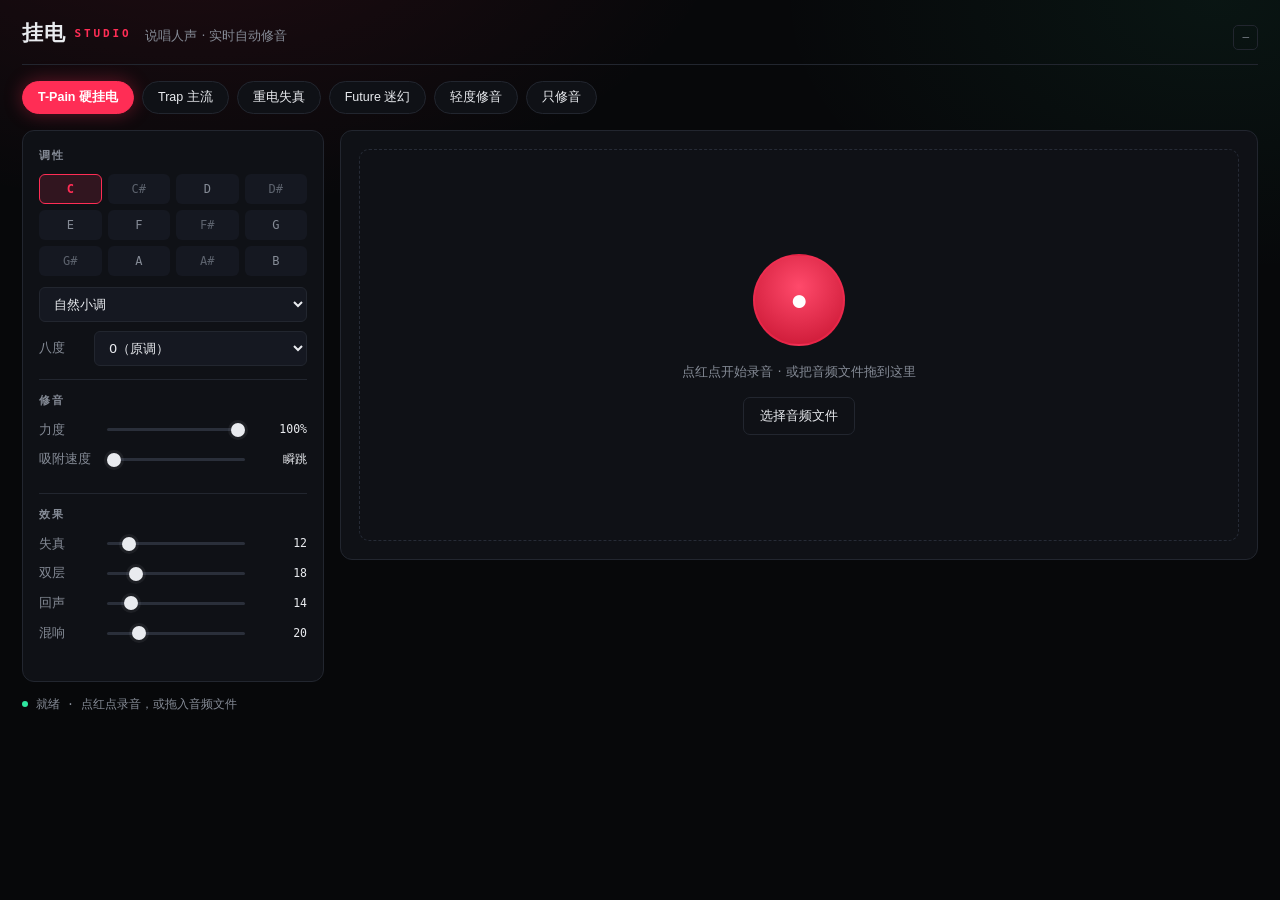
==== index.html @ 26c1b969 "构建时同时输出 index.html，供 GitHub Pages 直接访问根路径" ====
<!DOCTYPE html>
<html lang="zh-CN">
<head>
<meta charset="utf-8">
<meta name="viewport" content="width=device-width, initial-scale=1">
<title>挂电 Studio · 说唱人声自动修音</title>
<style>:root {
  --bg: #07080a;
  --panel: #0f1116;
  --panel-2: #151821;
  --line: #22262f;
  --txt: #e9ebef;
  --muted: #858b96;
  --accent: #ff2d55;
  --accent-dim: #a3122f;
  --green: #2ee6a0;
  --mono: ui-monospace, "SF Mono", "Cascadia Mono", Consolas, monospace;
}

* { box-sizing: border-box; margin: 0; padding: 0; }

html, body {
  height: 100%;
}

body {
  background:
    radial-gradient(900px 500px at 15% -10%, rgba(255, 45, 85, .10), transparent 60%),
    radial-gradient(800px 500px at 95% 0%, rgba(46, 230, 160, .06), transparent 55%),
    var(--bg);
  color: var(--txt);
  font: 14px/1.5 -apple-system, "Segoe UI", "Microsoft YaHei", system-ui, sans-serif;
  -webkit-font-smoothing: antialiased;
  min-height: 100%;
  padding: 18px 22px 34px;
}

/* ---------------- header ---------------- */

header {
  display: flex;
  align-items: baseline;
  gap: 14px;
  padding-bottom: 14px;
  border-bottom: 1px solid var(--line);
  margin-bottom: 16px;
}

.logo {
  font-size: 21px;
  font-weight: 800;
  letter-spacing: .06em;
}
.logo span {
  font-family: var(--mono);
  font-size: 11px;
  letter-spacing: .26em;
  color: var(--accent);
  margin-left: 8px;
  vertical-align: 3px;
}
header .sub { color: var(--muted); font-size: 12.5px; }
header .spacer { flex: 1; }

.badge {
  font-family: var(--mono);
  font-size: 11px;
  color: var(--muted);
  border: 1px solid var(--line);
  border-radius: 5px;
  padding: 3px 8px;
}

/* ---------------- presets ---------------- */

.presets {
  display: flex;
  flex-wrap: wrap;
  gap: 8px;
  margin-bottom: 16px;
}

.presets button {
  background: var(--panel);
  border: 1px solid var(--line);
  color: var(--txt);
  border-radius: 999px;
  padding: 7px 15px;
  font-size: 12.5px;
  cursor: pointer;
  transition: .15s;
}
.presets button:hover { border-color: #3a4050; background: var(--panel-2); }
.presets button.on {
  background: var(--accent);
  border-color: var(--accent);
  color: #fff;
  font-weight: 600;
  box-shadow: 0 0 18px rgba(255, 45, 85, .35);
}

/* ---------------- layout ---------------- */

main {
  display: grid;
  grid-template-columns: 302px minmax(0, 1fr);
  gap: 16px;
  align-items: start;
}

@media (max-width: 900px) {
  main { grid-template-columns: 1fr; }
}

.panel {
  background: var(--panel);
  border: 1px solid var(--line);
  border-radius: 12px;
  padding: 4px 16px 14px;
}

.panel section { padding: 13px 0; border-bottom: 1px solid var(--line); }
.panel section:last-child { border-bottom: 0; }

.panel h3 {
  font-size: 11px;
  font-weight: 600;
  letter-spacing: .16em;
  color: var(--muted);
  text-transform: uppercase;
  margin-bottom: 10px;
}

.keys {
  display: grid;
  grid-template-columns: repeat(4, 1fr);
  gap: 6px;
  margin-bottom: 11px;
}
.keys button {
  background: var(--panel-2);
  border: 1px solid transparent;
  color: var(--muted);
  border-radius: 6px;
  padding: 7px 0;
  font-family: var(--mono);
  font-size: 12px;
  cursor: pointer;
}
.keys button:hover { color: var(--txt); }
.keys button.on {
  background: rgba(255, 45, 85, .14);
  border-color: var(--accent);
  color: var(--accent);
  font-weight: 700;
}
.keys button.black { color: #5d636e; }
.keys button.black.on { color: var(--accent); }

select {
  width: 100%;
  background: var(--panel-2);
  color: var(--txt);
  border: 1px solid var(--line);
  border-radius: 6px;
  padding: 8px 10px;
  font-size: 13px;
  font-family: inherit;
  cursor: pointer;
}

.field { display: flex; align-items: center; gap: 10px; margin-top: 9px; }
.field label { color: var(--muted); font-size: 12.5px; white-space: nowrap; width: 58px; }

.slider-row {
  display: grid;
  grid-template-columns: 58px 1fr 52px;
  align-items: center;
  gap: 10px;
  margin: 11px 0;
}
.slider-row span { color: var(--muted); font-size: 12.5px; }
.slider-row b {
  font-family: var(--mono);
  font-size: 11.5px;
  font-weight: 500;
  color: var(--txt);
  text-align: right;
}

input[type=range] {
  -webkit-appearance: none;
  appearance: none;
  width: 100%;
  height: 3px;
  background: #2a2f3a;
  border-radius: 99px;
  outline: none;
  cursor: pointer;
}
input[type=range]::-webkit-slider-thumb {
  -webkit-appearance: none;
  width: 14px; height: 14px;
  border-radius: 50%;
  background: var(--txt);
  border: 0;
  box-shadow: 0 0 0 3px rgba(255,255,255,.06);
}
input[type=range]::-moz-range-thumb {
  width: 14px; height: 14px; border-radius: 50%;
  background: var(--txt); border: 0;
}

/* ---------------- stage ---------------- */

.stage {
  background: var(--panel);
  border: 1px solid var(--line);
  border-radius: 12px;
  padding: 18px;
  min-height: 430px;
  display: flex;
  flex-direction: column;
  gap: 14px;
  position: relative;
}

.dropzone {
  flex: 1;
  display: flex;
  flex-direction: column;
  align-items: center;
  justify-content: center;
  gap: 16px;
  border: 1px dashed #262b36;
  border-radius: 10px;
  padding: 34px;
  transition: .18s;
  min-height: 300px;
}
.dropzone.over { border-color: var(--accent); background: rgba(255,45,85,.05); }

.rec-btn {
  width: 92px; height: 92px;
  border-radius: 50%;
  border: 2px solid rgba(255,45,85,.45);
  background: radial-gradient(circle at 50% 35%, #ff4a6b, #c5122f);
  color: #fff;
  font-size: 30px;
  cursor: pointer;
  transition: .18s;
  display: grid;
  place-items: center;
  box-shadow: 0 0 0 0 rgba(255,45,85,.5);
}
.rec-btn:hover { transform: scale(1.04); }
.rec-btn.recording {
  animation: pulse 1.4s ease-out infinite;
  background: radial-gradient(circle at 50% 35%, #ff6b84, #e0193a);
}
.rec-btn.recording span { border-radius: 6px; }
@keyframes pulse {
  0% { box-shadow: 0 0 0 0 rgba(255,45,85,.5); }
  100% { box-shadow: 0 0 0 26px rgba(255,45,85,0); }
}

.hint { color: var(--muted); font-size: 13px; text-align: center; }

button.ghost {
  background: transparent;
  border: 1px solid var(--line);
  color: var(--txt);
  border-radius: 7px;
  padding: 9px 16px;
  font-size: 13px;
  cursor: pointer;
  transition: .15s;
}
button.ghost:hover { border-color: #3a4050; background: var(--panel-2); }

/* viz */
.viz { display: flex; flex-direction: column; gap: 10px; }
canvas { width: 100%; display: block; border-radius: 8px; background: #0a0c10; }
#wave { height: 92px; }
#pitch { height: 190px; }

.notebar {
  display: flex;
  align-items: center;
  gap: 18px;
  font-family: var(--mono);
  font-size: 12px;
  color: var(--muted);
  padding: 0 2px;
}
.notebar .k { color: #5d636e; }
.notebar .v { color: var(--txt); }

.transport {
  display: flex;
  flex-wrap: wrap;
  align-items: center;
  gap: 10px;
  padding-top: 4px;
  border-top: 1px solid var(--line);
}

.transport button {
  background: var(--panel-2);
  border: 1px solid var(--line);
  color: var(--txt);
  border-radius: 7px;
  padding: 9px 15px;
  font-size: 13px;
  cursor: pointer;
  transition: .15s;
}
.transport button:hover { border-color: #3f4655; }
.transport button.primary {
  background: var(--accent);
  border-color: var(--accent);
  color: #fff;
  font-weight: 600;
}
.transport button.primary:hover { background: #ff4468; }

.ab { display: flex; border: 1px solid var(--line); border-radius: 7px; overflow: hidden; }
.ab button {
  border: 0; border-radius: 0; padding: 9px 13px; background: transparent;
  color: var(--muted); font-size: 12.5px;
}
.ab button.on { background: rgba(255,45,85,.16); color: var(--accent); font-weight: 600; }

.toggles { display: flex; gap: 16px; align-items: center; margin-left: auto; }
.toggles label {
  display: flex; align-items: center; gap: 6px;
  color: var(--muted); font-size: 12.5px; cursor: pointer; user-select: none;
}
input[type=checkbox] { accent-color: var(--accent); cursor: pointer; }

/* status */
.status {
  margin-top: 14px;
  font-family: var(--mono);
  font-size: 11.5px;
  color: var(--muted);
  display: flex;
  gap: 8px;
  align-items: center;
  min-height: 16px;
}
.status .dot {
  width: 6px; height: 6px; border-radius: 50%;
  background: var(--green);
  flex: 0 0 auto;
}
.status.busy .dot { background: var(--accent); animation: pulse2 .9s infinite; }
.status.err .dot { background: #ff9f0a; }
@keyframes pulse2 { 50% { opacity: .25; } }

/* overlay */
.overlay {
  position: absolute; inset: 0;
  background: rgba(7,8,10,.72);
  backdrop-filter: blur(2px);
  border-radius: 12px;
  display: grid; place-items: center;
  font-family: var(--mono); font-size: 12.5px; color: var(--muted);
  z-index: 5;
}
.overlay .spin {
  width: 26px; height: 26px; border-radius: 50%;
  border: 2px solid #2a2f3a; border-top-color: var(--accent);
  animation: spin .8s linear infinite;
  margin: 0 auto 10px;
}
@keyframes spin { to { transform: rotate(360deg); } }

[hidden] { display: none !important; }

/* 提示条 */
.toast {
  position: fixed; left: 50%; bottom: 26px; transform: translateX(-50%);
  background: #1a1e27; border: 1px solid #2c323d; color: var(--txt);
  padding: 10px 18px; border-radius: 8px; font-size: 13px;
  box-shadow: 0 10px 30px rgba(0,0,0,.5);
  opacity: 0; pointer-events: none; transition: .25s;
  max-width: 78vw; text-align: center;
}
.toast.show { opacity: 1; transform: translateX(-50%) translateY(-4px); }
</style>
</head>
<body>

<header>
  <div class="logo">挂电<span>STUDIO</span></div>
  <div class="sub">说唱人声 · 实时自动修音</div>
  <div class="spacer"></div>
  <div class="badge" id="srBadge">—</div>
</header>

<div class="presets" id="presets"></div>

<main>
  <aside class="panel">
    <section>
      <h3>调性</h3>
      <div class="keys" id="keys"></div>
      <select id="scale"></select>
      <div class="field">
        <label>八度</label>
        <select id="octave">
          <option value="-1">-1（低八度）</option>
          <option value="0" selected>0（原调）</option>
          <option value="1">+1（高八度）</option>
        </select>
      </div>
    </section>

    <section>
      <h3>修音</h3>
      <div class="slider-row">
        <span>力度</span>
        <input type="range" id="amount" min="0" max="100" value="100">
        <b id="amountV">100%</b>
      </div>
      <div class="slider-row">
        <span>吸附速度</span>
        <input type="range" id="retune" min="0" max="300" value="0">
        <b id="retuneV">瞬跳</b>
      </div>
    </section>

    <section>
      <h3>效果</h3>
      <div class="slider-row">
        <span>失真</span>
        <input type="range" id="drive" min="0" max="100" value="12">
        <b id="driveV">12</b>
      </div>
      <div class="slider-row">
        <span>双层</span>
        <input type="range" id="chorus" min="0" max="100" value="18">
        <b id="chorusV">18</b>
      </div>
      <div class="slider-row">
        <span>回声</span>
        <input type="range" id="echo" min="0" max="100" value="14">
        <b id="echoV">14</b>
      </div>
      <div class="slider-row">
        <span>混响</span>
        <input type="range" id="reverb" min="0" max="100" value="20">
        <b id="reverbV">20</b>
      </div>
    </section>
  </aside>

  <section class="stage" id="stage">
    <div class="dropzone" id="dropzone">
      <button class="rec-btn" id="recBtn" title="开始录音"><span>●</span></button>
      <div class="hint" id="hint">点红点开始录音 · 或把音频文件拖到这里</div>
      <button class="ghost" id="pickBtn">选择音频文件</button>
      <input type="file" id="fileInput" accept="audio/*" hidden>
    </div>

    <div class="viz" id="viz" hidden>
      <canvas id="wave"></canvas>
      <canvas id="pitch"></canvas>
      <div class="notebar">
        <span><span class="k">时长</span> <span class="v" id="durV">—</span></span>
        <span><span class="k">唱到</span> <span class="v" id="noteV">—</span></span>
        <span><span class="k">参考音阶</span> <span class="v" id="scaleV">—</span></span>
      </div>
    </div>

    <div class="transport" id="transport" hidden>
      <button class="primary" id="playBtn">▶ 播放</button>
      <div class="ab" id="ab">
        <button data-ab="wet" class="on">挂电</button>
        <button data-ab="dry">原声</button>
      </div>
      <div class="toggles">
        <label><input type="checkbox" id="lowOpt"> 低音优化</label>
        <button class="ghost" id="dlBtn">⬇ 下载 WAV</button>
        <button class="ghost" id="resetBtn">重来</button>
      </div>
    </div>

    <div class="overlay" id="overlay" hidden>
      <div style="text-align:center">
        <div class="spin"></div>
        <div id="overlayText">处理中…</div>
      </div>
    </div>
  </section>
</main>

<div class="status" id="status"><span class="dot"></span><span id="statusText">就绪</span></div>
<div class="toast" id="toast"></div>

<script id="dsp-src" type="text/plain">/*
 * dsp.js —— 挂电（Auto-Tune）核心引擎
 *
 * 同一份代码跑在三处：
 *   1. AudioWorklet（实时监听 / 离线渲染）
 *   2. 主线程（音阶计算、界面）
 *   3. Node（自动化测试）
 *
 * 算法：YIN 基频检测 -> 音阶吸附 -> 相位声码器变调
 */
(function (root, factory) {
  const api = factory();
  if (typeof module === 'object' && module.exports) module.exports = api;
  else root.ATDSP = api;
})(typeof globalThis !== 'undefined' ? globalThis : this, function () {
  'use strict';

  const TAU = Math.PI * 2;
  const EPS = 1e-12;

  // ------------------------------------------------------------ 音阶

  const NOTE_NAMES = ['C', 'C#', 'D', 'D#', 'E', 'F', 'F#', 'G', 'G#', 'A', 'A#', 'B'];

  const SCALES = {
    chromatic:        [0, 1, 2, 3, 4, 5, 6, 7, 8, 9, 10, 11],
    major:            [0, 2, 4, 5, 7, 9, 11],
    minor:            [0, 2, 3, 5, 7, 8, 10],
    harmonic_minor:   [0, 2, 3, 5, 7, 8, 11],
    major_pentatonic: [0, 2, 4, 7, 9],
    minor_pentatonic: [0, 3, 5, 7, 10],
    blues:            [0, 3, 5, 6, 7, 10],
    dorian:           [0, 2, 3, 5, 7, 9, 10],
    phrygian:         [0, 1, 3, 5, 7, 8, 10],
    mixolydian:       [0, 2, 4, 5, 7, 9, 10],
  };

  function keyToPcs(key, scale) {
    const sc = SCALES[scale] || SCALES.chromatic;
    const set = new Set();
    for (const s of sc) set.add(((key + s) % 12 + 12) % 12);
    return Array.from(set).sort((a, b) => a - b);
  }

  function midiToHz(m) { return 440 * Math.pow(2, (m - 69) / 12); }
  function hzToMidi(f) { return 69 + 12 * Math.log2(Math.max(f, 1e-6) / 440); }

  function snapMidi(midi, pcs) {
    const lo = Math.floor(midi);
    let best = lo, bestD = Infinity;
    for (let off = -1; off <= 2; off++) {
      const cand = lo + off;
      const pc = ((cand % 12) + 12) % 12;
      if (pcs.indexOf(pc) < 0) continue;
      const d = Math.abs(cand - midi);
      if (d < bestD) { bestD = d; best = cand; }
    }
    return best;
  }

  function noteName(midi) {
    const m = Math.round(midi);
    return NOTE_NAMES[((m % 12) + 12) % 12] + (Math.floor(m / 12) - 1);
  }

  // ------------------------------------------------------------ FFT

  function makeFFT(n) {
    const levels = Math.round(Math.log2(n));
    const rev = new Uint32Array(n);
    for (let i = 0; i < n; i++) {
      let x = i, r = 0;
      for (let j = 0; j < levels; j++) { r = (r << 1) | (x & 1); x >>= 1; }
      rev[i] = r;
    }
    const half = n >> 1;
    const cos = new Float64Array(half);
    const sin = new Float64Array(half);
    for (let i = 0; i < half; i++) {
      cos[i] = Math.cos(TAU * i / n);
      sin[i] = Math.sin(TAU * i / n);
    }
    return { n, rev, cos, sin };
  }

  function fft(t, re, im, inverse) {
    const n = t.n, rev = t.rev, cos = t.cos, sin = t.sin;
    for (let i = 0; i < n; i++) {
      const j = rev[i];
      if (j > i) {
        let a = re[i]; re[i] = re[j]; re[j] = a;
        let b = im[i]; im[i] = im[j]; im[j] = b;
      }
    }
    for (let size = 2; size <= n; size <<= 1) {
      const half = size >> 1, step = n / size;
      for (let i = 0; i < n; i += size) {
        for (let k = 0, idx = 0; k < half; k++, idx += step) {
          const wr = cos[idx];
          const wi = inverse ? sin[idx] : -sin[idx];
          const p = i + k + half;
          const ar = re[p], ai = im[p];
          const tr = ar * wr - ai * wi;
          const ti = ar * wi + ai * wr;
          re[p] = re[i + k] - tr;
          im[p] = im[i + k] - ti;
          re[i + k] += tr;
          im[i + k] += ti;
        }
      }
    }
    if (inverse) {
      const inv = 1 / n;
      for (let i = 0; i < n; i++) { re[i] *= inv; im[i] *= inv; }
    }
  }

  // ------------------------------------------------------------ YIN 基频检测

  function yinPitch(x, sr, fmin, fmax, threshold, gateDb) {
    const n = x.length;
    fmin = fmin || 70; fmax = fmax || 1000;
    threshold = threshold || 0.15; gateDb = gateDb === undefined ? -52 : gateDb;
    if (n < 128) return { f0: 0, conf: 0 };

    let energy = 0;
    for (let i = 0; i < n; i++) energy += x[i] * x[i];
    const rms = Math.sqrt(energy / n);
    if (20 * Math.log10(rms + EPS) < gateDb) return { f0: 0, conf: 0 };

    const tauMin = Math.max(2, Math.floor(sr / fmax));
    const tauMax = Math.min(Math.floor(sr / fmin), n >> 1);
    if (tauMax <= tauMin + 2) return { f0: 0, conf: 0 };

    // 去直流
    let mean = 0;
    for (let i = 0; i < n; i++) mean += x[i];
    mean /= n;

    const N = n << 1;
    const size = 1 << Math.ceil(Math.log2(N));
    const t = getFFT(size);
    const re = new Float64Array(size);
    const im = new Float64Array(size);
    for (let i = 0; i < n; i++) re[i] = x[i] - mean;
    fft(t, re, im, false);
    for (let i = 0; i < size; i++) {
      re[i] = re[i] * re[i] + im[i] * im[i];
      im[i] = 0;
    }
    fft(t, re, im, true);
    // re[tau] 即为自相关

    // 累积平方和
    const cs = new Float64Array(n + 1);
    for (let i = 0; i < n; i++) {
      const v = x[i] - mean;
      cs[i + 1] = cs[i] + v * v;
    }
    const total = cs[n];
    const corr = re;

    const d = new Float64Array(tauMax + 1);
    for (let tau = 1; tau <= tauMax; tau++) {
      const w = n - tau;
      const e1 = cs[w];
      const e2 = total - cs[tau];
      let v = e1 + e2 - 2 * corr[tau];
      if (v < 0) v = 0;
      d[tau] = v;
    }

    const cmnd = new Float64Array(tauMax + 1);
    cmnd[0] = 1;
    let running = 0;
    for (let tau = 1; tau <= tauMax; tau++) {
      running += d[tau];
      cmnd[tau] = running > EPS ? d[tau] * tau / running : 1;
    }

    let idx = -1;
    for (let t2 = tauMin; t2 < tauMax; t2++) {
      if (cmnd[t2] < threshold) {
        let k = t2;
        while (k + 1 <= tauMax && cmnd[k + 1] < cmnd[k]) k++;
        idx = k;
        break;
      }
    }
    if (idx < 0) {
      let best = Infinity;
      for (let k = tauMin; k <= tauMax; k++) {
        if (cmnd[k] < best) { best = cmnd[k]; idx = k; }
      }
      if (best > 0.55) return { f0: 0, conf: 0 };
    }

    let shift = 0;
    if (idx > 0 && idx < tauMax) {
      const a = cmnd[idx - 1], b = cmnd[idx], c = cmnd[idx + 1];
      const den = a - 2 * b + c;
      if (Math.abs(den) > EPS) {
        shift = Math.max(-1, Math.min(1, 0.5 * (a - c) / den));
      }
    }
    const period = idx + shift;
    if (period <= 0) return { f0: 0, conf: 0 };
    return { f0: sr / period, conf: Math.max(0, Math.min(1, 1 - cmnd[idx])) };
  }

  const fftCache = new Map();
  function getFFT(size) {
    let t = fftCache.get(size);
    if (!t) { t = makeFFT(size); fftCache.set(size, t); }
    return t;
  }

  // ------------------------------------------------------------ 相位声码器变调

  function PitchShifter(sr, nFft, hop) {
    if (nFft % hop !== 0) throw new Error('nFft 必须是 hop 的整数倍');
    this.n = nFft;
    this.hop = hop;
    this.half = nFft >> 1;

    this.win = new Float64Array(nFft);
    let wsum = 0;
    for (let i = 0; i < nFft; i++) {
      const w = 0.5 - 0.5 * Math.cos(TAU * i / nFft);
      this.win[i] = w;
      wsum += w * w;
    }
    this.norm = wsum / hop;

    this.omega = new Float64Array(this.half + 1);
    for (let k = 0; k <= this.half; k++) this.omega[k] = TAU * k / nFft;

    this.t = getFFT(nFft);
    this.re = new Float64Array(nFft);
    this.im = new Float64Array(nFft);
    this.mag = new Float64Array(this.half + 1);
    this.phase = new Float64Array(this.half + 1);
    this.prevPhase = new Float64Array(this.half + 1);
    this.sumPhase = new Float64Array(this.half + 1);
    this.inst = new Float64Array(this.half + 1);

    // 变调落位用的累加器
    this.oMag = new Float64Array(this.half + 1);
    this.oNum = new Float64Array(this.half + 1);
    this.oDen = new Float64Array(this.half + 1);
    this.out = new Float64Array(nFft);
  }

  PitchShifter.prototype.reset = function () {
    this.prevPhase.fill(0);
    this.sumPhase.fill(0);
  };

  PitchShifter.prototype.shift = function (frame, ratio) {
    const n = this.n, half = this.half, hop = this.hop;
    const re = this.re, im = this.im, win = this.win;

    for (let i = 0; i < n; i++) { re[i] = frame[i] * win[i]; im[i] = 0; }
    fft(this.t, re, im, false);

    const mag = this.mag, phase = this.phase, prev = this.prevPhase;
    const omega = this.omega, inst = this.inst, sumPhase = this.sumPhase;

    for (let k = 0; k <= half; k++) {
      const rr = re[k], ii = im[k];
      mag[k] = Math.sqrt(rr * rr + ii * ii);
      phase[k] = Math.atan2(ii, rr);
    }

    for (let k = 0; k <= half; k++) {
      let dp = phase[k] - prev[k] - omega[k] * hop;
      dp -= TAU * Math.round(dp / TAU);
      inst[k] = omega[k] + dp / hop;
      prev[k] = phase[k];
    }

    if (Math.abs(ratio - 1) < 1e-9) {
      for (let k = 0; k <= half; k++) {
        sumPhase[k] += inst[k] * hop;
        const m = mag[k];
        re[k] = m * Math.cos(sumPhase[k]);
        im[k] = m * Math.sin(sumPhase[k]);
      }
    } else {
      const oMag = this.oMag, oNum = this.oNum, oDen = this.oDen;
      oMag.fill(0); oNum.fill(0); oDen.fill(0);

      const scale = n / TAU;
      for (let k = 0; k <= half; k++) {
        const fb = inst[k] * ratio * scale;
        if (fb < 0 || fb > half) continue;
        const lo = fb | 0;
        const frac = fb - lo;
        const m = mag[k];
        const m0 = m * (1 - frac);
        oMag[lo] += m0; oNum[lo] += inst[k] * ratio * m0; oDen[lo] += m0;
        if (lo + 1 <= half) {
          const m1 = m * frac;
          oMag[lo + 1] += m1; oNum[lo + 1] += inst[k] * ratio * m1; oDen[lo + 1] += m1;
        }
      }

      for (let k = 0; k <= half; k++) {
        const f = oDen[k] > 1e-9 ? oNum[k] / oDen[k] : 0;
        sumPhase[k] += f * hop;
        const m = oMag[k];
        re[k] = m * Math.cos(sumPhase[k]);
        im[k] = m * Math.sin(sumPhase[k]);
      }
    }

    // 补共轭对称
    for (let k = 1; k < half; k++) {
      re[n - k] = re[k];
      im[n - k] = -im[k];
    }

    fft(this.t, re, im, true);

    const out = this.out, inv = 1 / this.norm;
    for (let i = 0; i < n; i++) out[i] = re[i] * win[i] * inv;
    return out;
  };

  // ------------------------------------------------------------ 挂电处理器

  function AutoTuner(sr, opts) {
    opts = opts || {};
    this.sr = sr;
    this.nFft = opts.nFft || 2048;
    this.hop = opts.hop || 256;
    this.ps = new PitchShifter(sr, this.nFft, this.hop);
    this.obuf = new Float64Array(this.nFft);
    this.setParams(opts);
    this.corr = 0;
    this.lastF0 = 0;
    this.lastRatio = 1;
  }

  AutoTuner.prototype.setParams = function (p) {
    this.key = p.key | 0;
    this.scale = p.scale || 'minor';
    this.amount = p.amount === undefined ? 1 : p.amount;
    this.retuneMs = p.retuneMs === undefined ? 0 : p.retuneMs;
    this.maxShift = p.maxShift === undefined ? 6 : p.maxShift;
    this.octave = p.octave | 0;
    this.gateDb = p.gateDb === undefined ? -52 : p.gateDb;
    this.fmin = Math.max(45, this.sr / (this.nFft / 2));
    this.fmax = Math.min(1100, this.sr * 0.45);
    this.pcs = keyToPcs(this.key, this.scale);
  };

  AutoTuner.prototype.ratioFor = function (frame) {
    const r = yinPitch(frame, this.sr, this.fmin, this.fmax, 0.15, this.gateDb);
    this.lastF0 = r.f0;
    let target = 0;
    if (r.f0 > 0) {
      const midi = hzToMidi(r.f0);
      const snapped = snapMidi(midi, this.pcs);
      target = (snapped + 12 * this.octave - midi) * this.amount;
      if (target > this.maxShift) target = this.maxShift;
      if (target < -this.maxShift) target = -this.maxShift;
    }
    if (this.retuneMs <= 0.5) {
      this.corr = target;
    } else {
      const tau = this.retuneMs / 1000;
      const coef = 1 - Math.exp(-(this.hop / this.sr) / tau);
      this.corr += coef * (target - this.corr);
    }
    this.lastRatio = Math.pow(2, this.corr / 12);
    return this.lastRatio;
  };

  AutoTuner.prototype.processFrame = function (frame) {
    const ratio = this.ratioFor(frame);
    const out = this.ps.shift(frame, ratio);
    const obuf = this.obuf, hop = this.hop, n = this.nFft;
    for (let i = 0; i < n; i++) obuf[i] += out[i];
    const emit = obuf.slice(0, hop);
    obuf.copyWithin(0, hop);
    obuf.fill(0, n - hop);
    return emit;
  };

  /** 一次性处理整段音频（离线），返回同长度结果（已补偿 nFft 延迟） */
  AutoTuner.prototype.processBuffer = function (x) {
    const n = this.nFft, hop = this.hop;
    const total = x.length;
    const padded = new Float64Array(total + n);
    padded.set(x, n);                       // 前面垫 n 个零，抵消处理延迟
    const outLen = total + n;
    const out = new Float64Array(outLen);
    let pos = 0;
    while (pos + n <= outLen) {
      const frame = padded.subarray(pos, pos + n);
      const emit = this.processFrame(frame);
      out.set(emit, pos);
      pos += hop;
    }
    return out.slice(n, n + total);
  };

  // ------------------------------------------------------------ AudioWorklet

  if (typeof AudioWorkletProcessor !== 'undefined') {

    class AutotuneProcessor extends AudioWorkletProcessor {
      constructor(options) {
        super();
        const o = (options && options.processorOptions) || {};
        this.sr = sampleRate;
        this.nFft = o.nFft || 1024;
        this.hop = o.hop || 256;
        this.tuner = new AutoTuner(this.sr, { nFft: this.nFft, hop: this.hop });
        this.tuner.setParams(o.params || {});

        this.window = new Float64Array(this.nFft);
        this.sinceHop = 0;

        // 输出环形缓冲：写指针先跳过 nFft 个位置，这 nFft 个空位就是处理延迟
        this.cap = Math.max(this.nFft * 8, 8192);
        this.outBuf = new Float32Array(this.cap);
        this.wp = this.nFft;
        this.rp = 0;

        this.frames = 0;
        this.port.onmessage = (e) => {
          if (e.data && e.data.type === 'params') this.tuner.setParams(e.data.params);
          else if (e.data && e.data.type === 'reset') {
            this.tuner.ps.reset();
            this.tuner.corr = 0;
          }
        };
      }

      process(inputs, outputs) {
        const out = outputs[0][0];
        if (!out) return true;
        const blk = out.length;

        for (let i = 0; i < blk; i++) {
          out[i] = this.outBuf[this.rp];
          this.rp = (this.rp + 1) % this.cap;
        }

        const inp = inputs[0] && inputs[0][0];
        const win = this.window, n = this.nFft;
        win.copyWithin(0, blk);
        if (inp) win.set(inp, n - blk);
        else win.fill(0, n - blk, n);

        this.sinceHop += blk;
        while (this.sinceHop >= this.hop) {
          const emit = this.tuner.processFrame(win);
          for (let i = 0; i < emit.length; i++) {
            this.outBuf[this.wp] = emit[i];
            this.wp = (this.wp + 1) % this.cap;
          }
          this.sinceHop -= this.hop;
        }

        this.frames++;
        if (this.frames % 12 === 0) {
          this.port.postMessage({
            f0: this.tuner.lastF0,
            ratio: this.tuner.lastRatio,
          });
        }
        return true;
      }
    }

    class RecorderProcessor extends AudioWorkletProcessor {
      constructor() {
        super();
        this.buf = [];
        this.len = 0;
        this.on = true;
        this.port.onmessage = (e) => {
          if (e.data === 'stop') {
            if (this.len > 0) this.flush();
            this.on = false;
            this.port.postMessage({ type: 'done' });
          }
        };
      }
      flush() {
        const merged = new Float32Array(this.len);
        let o = 0;
        for (const c of this.buf) { merged.set(c, o); o += c.length; }
        this.buf = [];
        this.len = 0;
        this.port.postMessage({ type: 'chunk', data: merged }, [merged.buffer]);
      }
      process(inputs) {
        if (!this.on) return false;
        const ch = inputs[0] && inputs[0][0];
        if (ch) {
          this.buf.push(new Float32Array(ch));
          this.len += ch.length;
          if (this.len >= 16384) this.flush();
        }
        return true;
      }
    }

    registerProcessor('autotune', AutotuneProcessor);
    registerProcessor('recorder', RecorderProcessor);
  }

  return {
    TAU, SCALES, NOTE_NAMES,
    keyToPcs, midiToHz, hzToMidi, snapMidi, noteName,
    yinPitch, PitchShifter, AutoTuner, makeFFT, fft,
  };
});
</script>
<script>/* app.js —— 挂电 Studio 界面与音频调度 */
(function () {
  'use strict';

  // ---------------------------------------------------------- 载入 DSP
  const dspSrc = document.getElementById('dsp-src').textContent;
  (0, eval)(dspSrc);
  const D = window.ATDSP;

  // file:// 页面里 blob: 的 origin 是 null，addModule 会被拒；data: URL 可以。
  const workletURL = 'data:application/javascript;charset=utf-8,' + encodeURIComponent(dspSrc);

  async function loadWorklet(c) {
    try {
      await c.audioWorklet.addModule(workletURL);
    } catch (e) {
      const url = URL.createObjectURL(new Blob([dspSrc], { type: 'application/javascript' }));
      await c.audioWorklet.addModule(url);
    }
  }

  // ---------------------------------------------------------- 状态
  const S = {
    key: 0,
    scale: 'minor',
    octave: 0,
    amount: 100,
    retune: 0,
    drive: 12,
    chorus: 18,
    echo: 14,
    reverb: 20,
    lowOpt: false,
    ab: 'wet',
    dry: null,
    wet: null,
    sr: 44100,
    preset: 'tpain',
  };

  const PRESETS = {
    tpain:  { label: 'T-Pain 硬挂电', amount: 100, retune: 0,  drive: 8,  chorus: 12, echo: 10, reverb: 16 },
    trap:   { label: 'Trap 主流',     amount: 100, retune: 6,  drive: 22, chorus: 22, echo: 20, reverb: 22 },
    hard:   { label: '重电失真',       amount: 100, retune: 0,  drive: 40, chorus: 30, echo: 22, reverb: 26 },
    future: { label: 'Future 迷幻',   amount: 100, retune: 0,  drive: 16, chorus: 38, echo: 30, reverb: 32 },
    subtle: { label: '轻度修音',       amount: 85,  retune: 45, drive: 4,  chorus: 8,  echo: 8,  reverb: 14 },
    dry:    { label: '只修音',         amount: 100, retune: 0,  drive: 0,  chorus: 0,  echo: 0,  reverb: 0 },
  };

  const SCALE_CN = {
    chromatic: '全音阶（不限调·最电）',
    major: '大调',
    minor: '自然小调',
    harmonic_minor: '和声小调',
    major_pentatonic: '大调五声',
    minor_pentatonic: '小调五声（说唱常用）',
    blues: '布鲁斯',
    dorian: '多利亚',
    phrygian: '弗里吉亚（暗黑 Trap）',
    mixolydian: '混合利底亚',
  };

  const $ = (id) => document.getElementById(id);

  // ---------------------------------------------------------- 提示
  let toastTimer = null;
  function toast(msg) {
    const t = $('toast');
    t.textContent = msg;
    t.classList.add('show');
    clearTimeout(toastTimer);
    toastTimer = setTimeout(() => t.classList.remove('show'), 2600);
  }
  function status(text, kind) {
    $('statusText').textContent = text;
    const el = $('status');
    el.className = 'status' + (kind ? ' ' + kind : '');
  }
  function overlay(on, text) {
    const o = $('overlay');
    o.hidden = !on;
    if (text) $('overlayText').textContent = text;
  }

  // ---------------------------------------------------------- 参数
  function workletParams() {
    return {
      key: S.key,
      scale: S.scale,
      octave: S.octave,
      amount: S.amount / 100,
      retuneMs: S.retune,
      maxShift: 6,
    };
  }
  function pcs() { return D.keyToPcs(S.key, S.scale); }

  // ---------------------------------------------------------- 预设 / 控件
  function buildPresets() {
    const box = $('presets');
    Object.keys(PRESETS).forEach((k) => {
      const b = document.createElement('button');
      b.textContent = PRESETS[k].label;
      b.dataset.preset = k;
      if (k === S.preset) b.classList.add('on');
      b.onclick = () => applyPreset(k);
      box.appendChild(b);
    });
  }

  function applyPreset(k) {
    const p = PRESETS[k];
    S.preset = k;
    S.amount = p.amount; S.retune = p.retune;
    S.drive = p.drive; S.chorus = p.chorus; S.echo = p.echo; S.reverb = p.reverb;
    syncControls();
    document.querySelectorAll('#presets button').forEach((b) => {
      b.classList.toggle('on', b.dataset.preset === k);
    });
    updateLiveParams();
    scheduleRender();
  }

  function buildKeys() {
    const box = $('keys');
    D.NOTE_NAMES.forEach((n, i) => {
      const b = document.createElement('button');
      b.textContent = n;
      b.dataset.key = i;
      if (n.includes('#')) b.classList.add('black');
      if (i === S.key) b.classList.add('on');
      b.onclick = () => {
        S.key = i;
        document.querySelectorAll('#keys button').forEach((x) => {
          x.classList.toggle('on', +x.dataset.key === i);
        });
        updateLiveParams();
        scheduleRender();
      };
      box.appendChild(b);
    });
  }

  function buildScales() {
    const sel = $('scale');
    Object.keys(D.SCALES).forEach((k) => {
      const o = document.createElement('option');
      o.value = k;
      o.textContent = SCALE_CN[k] || k;
      if (k === S.scale) o.selected = true;
      sel.appendChild(o);
    });
    sel.onchange = () => {
      S.scale = sel.value;
      updateLiveParams();
      scheduleRender();
    };
  }

  function syncControls() {
    const map = [
      ['amount', S.amount, (v) => v + '%'],
      ['retune', S.retune, (v) => (v <= 0 ? '瞬跳' : v + 'ms')],
      ['drive', S.drive, (v) => String(v)],
      ['chorus', S.chorus, (v) => String(v)],
      ['echo', S.echo, (v) => String(v)],
      ['reverb', S.reverb, (v) => String(v)],
    ];
    for (const [id, val, fmt] of map) {
      const el = $(id);
      el.value = val;
      $(id + 'V').textContent = fmt(val);
    }
  }

  function bindSliders() {
    const on = (id, setter) => {
      const el = $(id);
      el.addEventListener('input', () => {
        setter(+el.value);
        $('presets').querySelectorAll('button').forEach((b) => b.classList.remove('on'));
        S.preset = null;
        if (id === 'amount') $('amountV').textContent = el.value + '%';
        else if (id === 'retune') $('retuneV').textContent = el.value <= 0 ? '瞬跳' : el.value + 'ms';
        else $(id + 'V').textContent = el.value;
        if (id === 'amount' || id === 'retune') updateLiveParams();
        else scheduleRender();
      });
    };
    on('amount', (v) => (S.amount = v));
    on('retune', (v) => (S.retune = v));
    on('drive', (v) => (S.drive = v));
    on('chorus', (v) => (S.chorus = v));
    on('echo', (v) => (S.echo = v));
    on('reverb', (v) => (S.reverb = v));

    $('octave').onchange = (e) => {
      S.octave = +e.target.value;
      updateLiveParams();
      scheduleRender();
    };

    $('lowOpt').onchange = (e) => {
      S.lowOpt = e.target.checked;
      toast(S.lowOpt ? '低音优化已开：下次录音生效（延迟 +23ms）' : '低音优化已关');
    };
  }

  // ---------------------------------------------------------- 音频上下文
  let ctx = null;

  async function getCtx() {
    if (!ctx) {
      try {
        ctx = new AudioContext({ sampleRate: 44100, latencyHint: 'interactive' });
      } catch (e) {
        ctx = new AudioContext();
      }
      await loadWorklet(ctx);
      S.sr = ctx.sampleRate;
      $('srBadge').textContent = (S.sr / 1000).toFixed(1) + ' kHz';
    }
    if (ctx.state === 'suspended') await ctx.resume();
    return ctx;
  }

  // ---------------------------------------------------------- 效果链
  function driveCurve(amount) {
    const n = 2048;
    const curve = new Float32Array(n);
    const k = 1 + amount * 30;
    const t = Math.tanh(k);
    for (let i = 0; i < n; i++) {
      const x = (i / (n - 1)) * 2 - 1;
      curve[i] = Math.tanh(x * k) / t;
    }
    return curve;
  }

  function makeIR(c, seconds) {
    const len = Math.max(1, Math.floor(c.sampleRate * seconds));
    const buf = c.createBuffer(1, len, c.sampleRate);
    const d = buf.getChannelData(0);
    let seed = 20240501;
    let lp = 0;
    for (let i = 0; i < len; i++) {
      seed = (seed * 1103515245 + 12345) & 0x7fffffff;
      const noise = seed / 0x3fffffff - 1;
      const env = Math.exp(-6.9 * i / len);
      lp = 0.72 * lp + 0.28 * noise;
      d[i] = lp * env;
    }
    // 归一化
    let e = 0;
    for (let i = 0; i < len; i++) e += d[i] * d[i];
    const g = 1 / (Math.sqrt(e) + 1e-9);
    for (let i = 0; i < len; i++) d[i] *= g;
    return buf;
  }

  /** 把 src 串过效果链接到 dest */
  function buildFX(c, src, dest) {
    let node = src;

    if (S.drive > 1) {
      const ws = c.createWaveShaper();
      ws.curve = driveCurve(S.drive / 100);
      ws.oversample = '2x';
      node.connect(ws);
      node = ws;
    }

    if (S.chorus > 1) {
      const d = c.createDelay(0.08);
      d.delayTime.value = 0.017;
      const lfo = c.createOscillator();
      lfo.frequency.value = 0.29;
      const lg = c.createGain();
      lg.gain.value = 0.0042;
      lfo.connect(lg);
      lg.connect(d.delayTime);
      lfo.start(0);

      const wet = c.createGain();
      wet.gain.value = 0.55 * (S.chorus / 100);
      const mix = c.createGain();

      node.connect(d);
      d.connect(wet);
      wet.connect(mix);
      node.connect(mix);
      node = mix;
    }

    if (S.echo > 1) {
      const d = c.createDelay(2);
      d.delayTime.value = 0.14;
      const fb = c.createGain();
      fb.gain.value = 0.32;
      const lp = c.createBiquadFilter();
      lp.type = 'lowpass';
      lp.frequency.value = 3200;

      const wet = c.createGain();
      wet.gain.value = 0.7 * (S.echo / 100);
      const mix = c.createGain();

      node.connect(d);
      d.connect(lp);
      lp.connect(fb);
      fb.connect(d);
      d.connect(wet);
      wet.connect(mix);
      node.connect(mix);
      node = mix;
    }

    if (S.reverb > 1) {
      const conv = c.createConvolver();
      conv.buffer = makeIR(c, 1.7);
      const wet = c.createGain();
      wet.gain.value = 0.6 * (S.reverb / 100);
      const mix = c.createGain();

      node.connect(conv);
      conv.connect(wet);
      wet.connect(mix);
      node.connect(mix);
      node = mix;
    }

    // 末端限幅，避免叠加后削波
    const lim = c.createDynamicsCompressor();
    lim.threshold.value = -6;
    lim.knee.value = 0;
    lim.ratio.value = 20;
    lim.attack.value = 0.001;
    lim.release.value = 0.08;

    const out = c.createGain();
    out.gain.value = 0.97;

    node.connect(lim);
    lim.connect(out);
    out.connect(dest);
    return out;
  }

  // ---------------------------------------------------------- 录音
  const live = {
    stream: null,
    src: null,
    tune: null,
    rec: null,
    chunks: [],
    recording: false,
    gain: null,
    analyser: null,
    raf: 0,
    doneResolve: null,
    note: '—',
  };

  function liveNfft() { return S.lowOpt ? 2048 : 1024; }

  function updateLiveParams() {
    if (live.tune) {
      live.tune.port.postMessage({ type: 'params', params: workletParams() });
    }
  }

  async function startRecording() {
    let c;
    try {
      c = await getCtx();
    } catch (e) {
      toast('音频引擎启动失败：' + e.message);
      return;
    }

    let stream;
    try {
      stream = await navigator.mediaDevices.getUserMedia({
        audio: {
          echoCancellation: false,
          noiseSuppression: false,
          autoGainControl: false,
          channelCount: 1,
        },
      });
    } catch (e) {
      toast('拿不到麦克风权限。用 file:// 打开时可能被拒，请改用「选择音频文件」。');
      status('麦克风不可用', 'err');
      return;
    }

    const src = c.createMediaStreamSource(stream);
    const nFft = liveNfft();
    const tune = new AudioWorkletNode(c, 'autotune', {
      numberOfInputs: 1, numberOfOutputs: 1, outputChannelCount: [1],
      processorOptions: { nFft, hop: 256, params: workletParams() },
    });
    const rec = new AudioWorkletNode(c, 'recorder', {
      numberOfInputs: 1, numberOfOutputs: 1, outputChannelCount: [1],
    });

    const gain = c.createGain();
    gain.gain.value = 0.9;
    const analyser = c.createAnalyser();
    analyser.fftSize = 2048;

    src.connect(rec);
    const sink = c.createGain();
    sink.gain.value = 0;
    rec.connect(sink);
    sink.connect(c.destination);

    src.connect(tune);
    tune.connect(gain);
    gain.connect(analyser);
    gain.connect(c.destination);

    rec.port.onmessage = (e) => {
      const m = e.data;
      if (m.type === 'chunk') live.chunks.push(new Float32Array(m.data));
      else if (m.type === 'done' && live.doneResolve) {
        live.doneResolve();
        live.doneResolve = null;
      }
    };

    tune.port.onmessage = (e) => {
      const { f0, ratio } = e.data;
      if (f0 > 0) {
        const midi = D.hzToMidi(f0);
        const snapped = D.snapMidi(midi, pcs());
        const cents = Math.round((midi - snapped) * 100);
        live.note = `${D.noteName(midi)} → ${D.noteName(snapped)}  (${cents > 0 ? '+' : ''}${cents}音分)`;
      }
    };

    live.stream = stream;
    live.src = src;
    live.tune = tune;
    live.rec = rec;
    live.gain = gain;
    live.analyser = analyser;
    live.chunks = [];
    live.recording = true;

    $('recBtn').classList.add('recording');
    $('hint').textContent = '录音中… 再点一次停止（戴耳机，否则会啸叫）';
    status('录音中 · 实时挂电 ' + (nFft === 1024 ? '（低延迟模式）' : '（低音优化模式）'));
    drawLive();
  }

  function stopRecording() {
    return new Promise((resolve) => {
      if (!live.recording) return resolve(null);
      live.recording = false;
      cancelAnimationFrame(live.raf);
      live.doneResolve = () => {
        const total = live.chunks.reduce((s, c) => s + c.length, 0);
        const out = new Float32Array(total);
        let o = 0;
        for (const c of live.chunks) { out.set(c, o); o += c.length; }
        cleanupLive();
        resolve(out);
      };
      live.rec.port.postMessage('stop');
    });
  }

  function cleanupLive() {
    try { live.stream && live.stream.getTracks().forEach((t) => t.stop()); } catch (e) {}
    try { live.src && live.src.disconnect(); } catch (e) {}
    try { live.tune && live.tune.disconnect(); } catch (e) {}
    try { live.rec && live.rec.disconnect(); } catch (e) {}
    try { live.gain && live.gain.disconnect(); } catch (e) {}
    live.stream = live.src = live.tune = live.rec = live.gain = live.analyser = null;
    live.chunks = [];
    $('recBtn').classList.remove('recording');
    $('hint').textContent = '点红点开始录音 · 或把音频文件拖到这里';
    $('wave').getContext('2d').clearRect(0, 0, $('wave').width, $('wave').height);
  }

  // 录音时滚动波形
  function drawLive() {
    if (!live.recording || !live.analyser) return;
    const cv = $('wave');
    const { g, w, h } = fit(cv);
    const buf = new Float32Array(live.analyser.fftSize);
    live.analyser.getFloatTimeDomainData(buf);

    g.fillStyle = '#0a0c10';
    g.fillRect(0, 0, w, h);
    g.strokeStyle = '#ff2d55';
    g.lineWidth = 1.4;
    g.beginPath();
    const n = buf.length;
    for (let i = 0; i < n; i++) {
      const x = (i / (n - 1)) * w;
      const y = h / 2 - buf[i] * h * 0.42;
      if (i === 0) g.moveTo(x, y); else g.lineTo(x, y);
    }
    g.stroke();

    g.fillStyle = '#858b96';
    g.font = '12px ui-monospace, monospace';
    g.fillText(live.note, 12, 20);

    live.raf = requestAnimationFrame(drawLive);
  }

  // ---------------------------------------------------------- 画布
  function fit(cv) {
    const dpr = window.devicePixelRatio || 1;
    const w = cv.clientWidth || 600;
    const h = cv.clientHeight || 100;
    if (cv.width !== Math.round(w * dpr) || cv.height !== Math.round(h * dpr)) {
      cv.width = Math.round(w * dpr);
      cv.height = Math.round(h * dpr);
    }
    const g = cv.getContext('2d');
    g.setTransform(dpr, 0, 0, dpr, 0, 0);
    return { g, w, h };
  }

  function drawWave(dry, wet) {
    const cv = $('wave');
    const { g, w, h } = fit(cv);
    g.fillStyle = '#0a0c10';
    g.fillRect(0, 0, w, h);

    const draw = (data, color, alpha, span) => {
      if (!data || !data.length) return;
      const cols = Math.floor(w);
      const per = span / cols;
      g.fillStyle = color;
      g.globalAlpha = alpha;
      for (let x = 0; x < cols; x++) {
        let mn = 0, mx = 0;
        const s = Math.floor(x * per);
        const e = Math.min(data.length, Math.floor((x + 1) * per) + 1);
        for (let i = s; i < e; i++) {
          const v = data[i];
          if (v < mn) mn = v;
          if (v > mx) mx = v;
        }
        const y0 = h / 2 - mx * h * 0.46;
        const y1 = h / 2 - mn * h * 0.46;
        g.fillRect(x, y0, 1, Math.max(1, y1 - y0));
      }
      g.globalAlpha = 1;
    };

    const span = Math.max(dry ? dry.length : 0, wet ? wet.length : 0) || 1;
    draw(dry, '#3a4150', 1, span);
    draw(wet, '#ff2d55', 0.75, span);

    g.fillStyle = '#5d636e';
    g.font = '10px ui-monospace, monospace';
    g.fillText('原声', 8, 13);
    g.fillStyle = '#ff2d55';
    g.fillText('挂电', 42, 13);
  }

  function analyzePitch(x, sr) {
    const win = 2048;
    const pts = [];
    const step = Math.max(1024, Math.floor(x.length / 1100));
    for (let i = 0; i + win < x.length; i += step) {
      const r = D.yinPitch(x.subarray(i, i + win), sr, 65, 900, 0.15, -55);
      if (r.f0 > 0 && r.conf > 0.55) {
        const m = D.hzToMidi(r.f0);
        pts.push({ t: i / sr, midi: m, snap: D.snapMidi(m, pcs()) });
      } else {
        pts.push({ t: i / sr, midi: NaN, snap: NaN });
      }
    }
    return pts;
  }

  function drawPitch(pts, dur) {
    const cv = $('pitch');
    const { g, w, h } = fit(cv);
    g.fillStyle = '#0a0c10';
    g.fillRect(0, 0, w, h);

    const valid = pts.filter((p) => !isNaN(p.midi));
    if (!valid.length) return;

    let lo = Infinity, hi = -Infinity;
    for (const p of valid) { lo = Math.min(lo, p.midi); hi = Math.max(hi, p.midi); }
    lo = Math.floor(lo) - 1;
    hi = Math.ceil(hi) + 1;
    if (hi - lo < 8) { const m = (hi + lo) / 2; lo = m - 4; hi = m + 4; }

    const padL = 40, padR = 10, padT = 14, padB = 20;
    const X = (t) => padL + (t / dur) * (w - padL - padR);
    const Y = (m) => padT + (1 - (m - lo) / (hi - lo)) * (h - padT - padB);

    // 音阶网格
    const allPcs = pcs();
    g.font = '9px ui-monospace, monospace';
    for (let m = Math.ceil(lo); m <= hi; m++) {
      const pc = ((m % 12) + 12) % 12;
      const inScale = allPcs.indexOf(pc) >= 0;
      g.strokeStyle = inScale ? 'rgba(255,255,255,.07)' : 'rgba(255,255,255,.025)';
      g.beginPath();
      g.moveTo(padL, Y(m));
      g.lineTo(w - padR, Y(m));
      g.stroke();
      if (inScale && hi - lo < 22) {
        g.fillStyle = 'rgba(133,139,150,.55)';
        g.fillText(D.noteName(m), 4, Y(m) + 3);
      }
    }

    // 原始音高
    g.strokeStyle = 'rgba(160,168,180,.55)';
    g.lineWidth = 1;
    g.beginPath();
    let started = false;
    for (const p of pts) {
      if (isNaN(p.midi)) { started = false; continue; }
      const x = X(p.t), y = Y(p.midi);
      if (!started) { g.moveTo(x, y); started = true; } else g.lineTo(x, y);
    }
    g.stroke();

    // 吸附后的台阶
    g.strokeStyle = '#ff2d55';
    g.lineWidth = 2;
    g.lineJoin = 'round';
    g.beginPath();
    started = false;
    let prev = null;
    for (const p of pts) {
      if (isNaN(p.snap)) { started = false; prev = null; continue; }
      const x = X(p.t);
      if (!started) {
        g.moveTo(x, Y(p.snap));
        started = true;
      } else {
        if (p.snap !== prev) {
          g.lineTo(x, Y(prev));
          g.lineTo(x, Y(p.snap));
        } else {
          g.lineTo(x, Y(p.snap));
        }
      }
      prev = p.snap;
    }
    g.stroke();

    // 图例
    g.font = '10px ui-monospace, monospace';
    g.fillStyle = 'rgba(160,168,180,.75)';
    g.fillText('原声', padL + 4, h - 5);
    g.fillStyle = '#ff2d55';
    g.fillText('吸附后', padL + 40, h - 5);
  }

  // ---------------------------------------------------------- 离线处理
  async function renderOffline(dry, sr) {
    const nFft = 2048, hop = 256;
    const tail = Math.floor(sr * 1.4);
    const len = dry.length + nFft + tail;
    const octx = new OfflineAudioContext(1, len, sr);
    await loadWorklet(octx);

    const node = new AudioWorkletNode(octx, 'autotune', {
      numberOfInputs: 1, numberOfOutputs: 1, outputChannelCount: [1],
      processorOptions: { nFft, hop, params: workletParams() },
    });

    const b = octx.createBuffer(1, dry.length, sr);
    b.copyToChannel(dry, 0);
    const src = octx.createBufferSource();
    src.buffer = b;
    src.connect(node);
    buildFX(octx, node, octx.destination);
    src.start(0);

    const rendered = await octx.startRendering();
    return rendered.getChannelData(0).slice(nFft);
  }

  let renderToken = 0;
  let renderTimer = null;

  function scheduleRender() {
    if (!S.dry) return;
    clearTimeout(renderTimer);
    renderTimer = setTimeout(() => { doRender(); }, 320);
  }

  async function doRender() {
    if (!S.dry) return;
    const token = ++renderToken;
    overlay(true, '正在挂电…');
    status('处理中…', 'busy');
    const t0 = performance.now();

    try {
      const wet = await renderOffline(S.dry, S.sr);
      if (token !== renderToken) return;

      S.wet = wet;
      const el = performance.now() - t0;
      overlay(false);

      $('viz').hidden = false;
      $('transport').hidden = false;

      drawWave(S.dry, S.wet);

      const dur = S.dry.length / S.sr;
      $('durV').textContent = fmtTime(dur);

      const pts = analyzePitch(S.dry, S.sr);
      S.pitchPts = pts;
      drawPitch(pts, dur);

      // 唱到最多的音
      const counts = new Map();
      for (const p of pts) {
        if (isNaN(p.snap)) continue;
        counts.set(p.snap, (counts.get(p.snap) || 0) + 1);
      }
      let top = null, topN = 0;
      for (const [k, v] of counts) if (v > topN) { topN = v; top = k; }
      $('noteV').textContent = top === null ? '—' : D.noteName(top);
      $('scaleV').textContent =
        D.NOTE_NAMES[((S.key % 12) + 12) % 12] + ' ' + (SCALE_CN[S.scale] || S.scale).split('（')[0];

      status(`完成 · ${(dur).toFixed(1)}s 音频 · 耗时 ${el.toFixed(0)}ms · ${S.sr / 1000}kHz`);
      stopPlayback();
    } catch (e) {
      if (token === renderToken) {
        overlay(false);
        status('处理失败：' + e.message, 'err');
        toast('处理失败：' + e.message);
      }
    }
  }

  function fmtTime(s) {
    const m = Math.floor(s / 60);
    const r = s - m * 60;
    return `${m}:${r.toFixed(1).padStart(4, '0')}`;
  }

  async function setDry(data, label) {
    if (!data || !data.length) { toast('没收到声音'); return; }
    S.dry = data;
    S.wet = null;
    $('dropzone').hidden = true;
    $('viz').hidden = false;
    $('transport').hidden = false;
    status(`已载入 ${label} · ${(data.length / S.sr).toFixed(1)}s`);
    await doRender();
  }

  // ---------------------------------------------------------- 播放
  let playNode = null;
  let playing = false;

  function stopPlayback() {
    if (playNode) {
      try { playNode.onended = null; playNode.stop(); } catch (e) {}
      try { playNode.disconnect(); } catch (e) {}
      playNode = null;
    }
    playing = false;
    $('playBtn').textContent = '▶ 播放';
  }

  async function togglePlay() {
    if (playing) { stopPlayback(); return; }
    const data = S.ab === 'wet' ? S.wet : S.dry;
    if (!data) { toast('还没有处理结果'); return; }
    const c = await getCtx();
    const buf = c.createBuffer(1, data.length, S.sr);
    buf.copyToChannel(data, 0);

    const node = c.createBufferSource();
    node.buffer = buf;
    node.connect(c.destination);
    node.onended = () => { playing = false; $('playBtn').textContent = '▶ 播放'; };
    node.start(0);
    playNode = node;
    playing = true;
    $('playBtn').textContent = '■ 停止';

    const dur = data.length / S.sr;
    $('durV').textContent = fmtTime(dur) + ' · 播放中';
  }

  // ---------------------------------------------------------- WAV 导出
  function encodeWav(float32, sr, bitDepth) {
    bitDepth = bitDepth || 24;
    const n = float32.length;
    const bytes = bitDepth / 8;
    const buf = new ArrayBuffer(44 + n * bytes);
    const v = new DataView(buf);

    const str = (off, s) => { for (let i = 0; i < s.length; i++) v.setUint8(off + i, s.charCodeAt(i)); };
    str(0, 'RIFF');
    v.setUint32(4, 36 + n * bytes, true);
    str(8, 'WAVE');
    str(12, 'fmt ');
    v.setUint32(16, 16, true);
    v.setUint16(20, 1, true);
    v.setUint16(22, 1, true);
    v.setUint32(24, sr, true);
    v.setUint32(28, sr * bytes, true);
    v.setUint16(32, bytes, true);
    v.setUint16(34, bitDepth, true);
    str(36, 'data');
    v.setUint32(40, n * bytes, true);

    let o = 44;
    if (bitDepth === 16) {
      for (let i = 0; i < n; i++) {
        let s = Math.max(-1, Math.min(1, float32[i]));
        v.setInt16(o, s < 0 ? s * 0x8000 : s * 0x7fff, true);
        o += 2;
      }
    } else {
      for (let i = 0; i < n; i++) {
        let s = Math.max(-1, Math.min(1, float32[i]));
        let x = Math.round(s * 8388607);
        if (x < 0) x += 16777216;
        v.setUint8(o, x & 0xff);
        v.setUint8(o + 1, (x >> 8) & 0xff);
        v.setUint8(o + 2, (x >> 16) & 0xff);
        o += 3;
      }
    }
    return new Blob([buf], { type: 'audio/wav' });
  }

  function download() {
    if (!S.wet) { toast('还没有处理结果'); return; }
    const blob = encodeWav(S.wet, S.sr, 24);
    const url = URL.createObjectURL(blob);
    const a = document.createElement('a');
    const d = new Date();
    const pad = (x) => String(x).padStart(2, '0');
    a.href = url;
    a.download = `挂电_${D.NOTE_NAMES[((S.key % 12) + 12) % 12]}${S.scale}_${pad(d.getMonth() + 1)}${pad(d.getDate())}_${pad(d.getHours())}${pad(d.getMinutes())}.wav`;
    document.body.appendChild(a);
    a.click();
    a.remove();
    setTimeout(() => URL.revokeObjectURL(url), 4000);
    status('已导出 WAV（24bit / ' + S.sr + 'Hz 单声道）');
  }

  // ---------------------------------------------------------- 事件绑定
  function bindStage() {
    $('recBtn').onclick = async () => {
      if (live.recording) {
        const data = await stopRecording();
        if (data && data.length > 1000) await setDry(data, '录音');
        else { toast('录得太短了'); status('就绪'); }
      } else {
        await startRecording();
      }
    };

    $('pickBtn').onclick = () => $('fileInput').click();
    $('fileInput').onchange = async (e) => {
      const f = e.target.files && e.target.files[0];
      if (f) await loadFile(f);
      e.target.value = '';
    };

    const dz = $('dropzone');
    ['dragenter', 'dragover'].forEach((ev) =>
      dz.addEventListener(ev, (e) => { e.preventDefault(); dz.classList.add('over'); })
    );
    ['dragleave', 'drop'].forEach((ev) =>
      dz.addEventListener(ev, (e) => { e.preventDefault(); dz.classList.remove('over'); })
    );
    dz.addEventListener('drop', async (e) => {
      const f = e.dataTransfer.files && e.dataTransfer.files[0];
      if (f) await loadFile(f);
    });

    $('playBtn').onclick = togglePlay;

    $('ab').onclick = (e) => {
      const b = e.target.closest('button');
      if (!b) return;
      S.ab = b.dataset.ab;
      $('ab').querySelectorAll('button').forEach((x) => x.classList.toggle('on', x === b));
      if (playing) { stopPlayback(); togglePlay(); }
    };

    $('dlBtn').onclick = download;

    $('resetBtn').onclick = () => {
      stopPlayback();
      S.dry = null; S.wet = null;
      $('dropzone').hidden = false;
      $('viz').hidden = true;
      $('transport').hidden = true;
      status('就绪');
    };

    window.addEventListener('resize', () => {
      if (S.dry) {
        drawWave(S.dry, S.wet);
        if (S.pitchPts) drawPitch(S.pitchPts, S.dry.length / S.sr);
      }
    });
  }

  async function loadFile(file) {
    try {
      status('解码中…', 'busy');
      const c = await getCtx();
      const buf = await file.arrayBuffer();
      const audio = await c.decodeAudioData(buf);
      // 混为单声道
      const ch = audio.numberOfChannels;
      let data;
      if (ch === 1) {
        data = audio.getChannelData(0).slice();
      } else {
        data = new Float32Array(audio.length);
        for (let k = 0; k < ch; k++) {
          const src = audio.getChannelData(k);
          for (let i = 0; i < data.length; i++) data[i] += src[i] / ch;
        }
      }
      await setDry(data, file.name);
    } catch (e) {
      status('解码失败：' + e.message, 'err');
      toast('这个文件解不开（' + e.message + '）。试试 WAV / MP3。');
    }
  }

  // ---------------------------------------------------------- 启动
  function boot() {
    buildPresets();
    buildKeys();
    buildScales();
    bindSliders();
    bindStage();
    $('scaleV').textContent = D.NOTE_NAMES[S.key] + ' ' + (SCALE_CN[S.scale] || S.scale).split('（')[0];

    if (!window.isSecureContext) {
      status('当前不是安全上下文，麦克风可能不可用；文件处理不受影响', 'err');
    } else {
      status('就绪 · 点红点录音，或拖入音频文件');
    }

    // 调试/自动化测试入口
    window.__AT = { S, D, workletURL, renderOffline, setDry, getCtx, pcs, encodeWav, loadFile };
  }

  boot();
})();
</script>
</body>
</html>
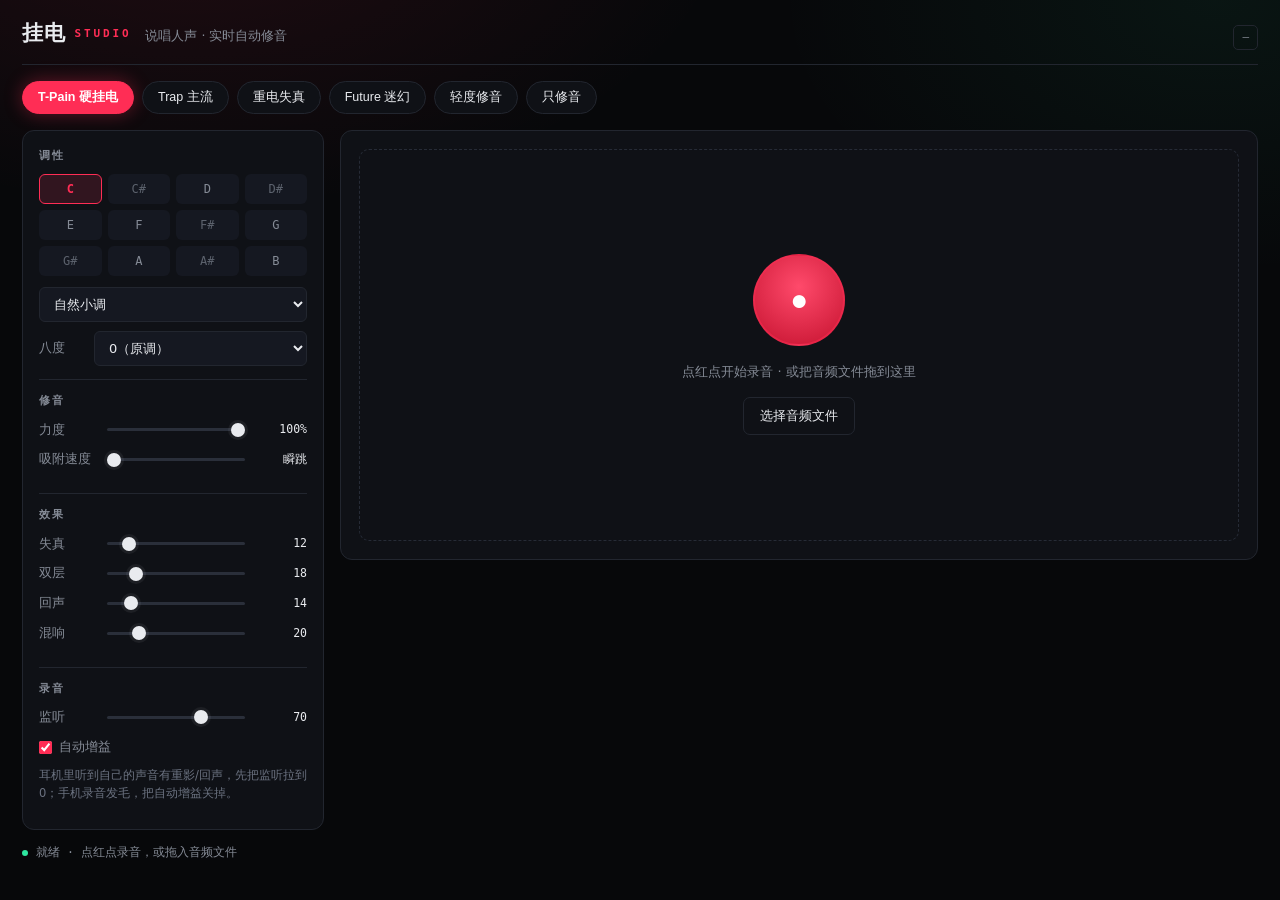
==== commit 794d5c48: "把监听音量和自动增益交给用户，修「耳机里听到重音」 反馈：电脑戴耳机录音有重音，手机录音音质差。排查后两个问题指向同一处—— 上一版加的自动增益只补了录音和监听两条路，监听跟着一起被放大： 耳机自带硬" ====
--- a/index.html
+++ b/index.html
@@ -4,6 +4,14 @@
 <meta charset="utf-8">
 <meta name="viewport" content="width=device-width, initial-scale=1">
 <title>挂电 Studio · 说唱人声自动修音</title>
+<link rel="manifest" href="manifest.json">
+<meta name="theme-color" content="#07080a">
+<link rel="icon" type="image/png" sizes="192x192" href="assets/icon-192.png">
+<link rel="apple-touch-icon" href="assets/icon-192.png">
+<meta name="apple-mobile-web-app-capable" content="yes">
+<meta name="apple-mobile-web-app-title" content="挂电">
+<meta name="apple-mobile-web-app-status-bar-style" content="black-translucent">
+<meta name="description" content="说唱人声实时自动修音。YIN 基频检测 + 相位声码器变调，全程本地运算。">
 <style>:root {
   --bg: #07080a;
   --panel: #0f1116;
@@ -240,6 +248,33 @@
 }
 .dropzone.over { border-color: var(--accent); background: rgba(255,45,85,.05); }
 
+/* 内嵌预览/iframe 里麦克风被权限策略拦掉时的提示条 */
+.framed-tip {
+  display: flex;
+  align-items: center;
+  gap: 10px;
+  flex-wrap: wrap;
+  margin: 0 0 14px;
+  padding: 10px 14px;
+  border: 1px solid rgba(255, 176, 32, .35);
+  border-radius: 8px;
+  background: rgba(255, 176, 32, .08);
+  color: #ffcf7a;
+  font-size: 13px;
+}
+.framed-tip b { color: #ffb020; }
+.framed-tip a {
+  margin-left: auto;
+  color: #fff;
+  background: var(--accent);
+  border-radius: 6px;
+  padding: 5px 12px;
+  text-decoration: none;
+  font-weight: 600;
+  white-space: nowrap;
+}
+.framed-tip a:hover { background: #ff4d6d; }
+
 .rec-btn {
   width: 92px; height: 92px;
   border-radius: 50%;
@@ -335,6 +370,17 @@
 .toggles label {
   display: flex; align-items: center; gap: 6px;
   color: var(--muted); font-size: 12.5px; cursor: pointer; user-select: none;
+}
+.check-row {
+  display: flex; align-items: center; gap: 7px;
+  color: var(--muted); font-size: 12.5px; cursor: pointer; user-select: none;
+  margin-top: 10px;
+}
+.tip {
+  margin-top: 9px;
+  color: #6b7280;
+  font-size: 11.5px;
+  line-height: 1.6;
 }
 input[type=checkbox] { accent-color: var(--accent); cursor: pointer; }
 
@@ -454,6 +500,17 @@
         <b id="reverbV">20</b>
       </div>
     </section>
+
+    <section>
+      <h3>录音</h3>
+      <div class="slider-row">
+        <span>监听</span>
+        <input type="range" id="monitor" min="0" max="100" value="70">
+        <b id="monitorV">70</b>
+      </div>
+      <label class="check-row"><input type="checkbox" id="autoGain" checked> 自动增益</label>
+      <p class="tip">耳机里听到自己的声音有重影/回声，先把监听拉到 0；手机录音发毛，把自动增益关掉。</p>
+    </section>
   </aside>
 
   <section class="stage" id="stage">
@@ -1055,9 +1112,12 @@
     echo: 14,
     reverb: 20,
     lowOpt: false,
+    autoGain: true,
+    monitor: 70,
     ab: 'wet',
     dry: null,
     wet: null,
+    wetGain: 1,
     sr: 44100,
     preset: 'tpain',
   };
@@ -1228,6 +1288,24 @@
       S.lowOpt = e.target.checked;
       toast(S.lowOpt ? '低音优化已开：下次录音生效（延迟 +23ms）' : '低音优化已关');
     };
+
+    // 监听音量：只影响耳机里听到的自己，不参与录音和出片
+    const mon = $('monitor');
+    const applyMon = () => {
+      if (!live.gain) return;
+      const g = monitorGain(S.ag);
+      live.gain.gain.setTargetAtTime(g, 0, 0.02);
+    };
+    mon.addEventListener('input', () => {
+      S.monitor = +mon.value;
+      $('monitorV').textContent = mon.value;
+      applyMon();
+    });
+
+    $('autoGain').onchange = (e) => {
+      S.autoGain = e.target.checked;
+      toast(S.autoGain ? '自动增益开：麦克风偏小会自动补' : '自动增益关：保持麦克风原始电平');
+    };
   }
 
   // ---------------------------------------------------------- 音频上下文
@@ -1383,9 +1461,23 @@
     raf: 0,
     doneResolve: null,
     note: '—',
+    inGain: null,
+    agTimer: 0,
+    ag: 1,
+    peakDb: null,
   };
 
   function liveNfft() { return S.lowOpt ? 2048 : 1024; }
+
+  /**
+   * 耳机里听到的监听电平。
+   * 麦克风被自动补响之后，监听不能再跟着放大——否则耳机漏音进麦、
+   * 或者耳机自带直通监听时，会听到"自己的声音有两遍"。
+   */
+  function monitorGain(ag) {
+    const comp = 1 / Math.sqrt(Math.max(1, ag || 1));
+    return Math.max(0.1, Math.min(1.2, (S.monitor / 100) * comp));
+  }
 
   function updateLiveParams() {
     if (live.tune) {
@@ -1413,8 +1505,17 @@
         },
       });
     } catch (e) {
-      toast('拿不到麦克风权限。用 file:// 打开时可能被拒，请改用「选择音频文件」。');
-      status('麦克风不可用', 'err');
+      if (isFramed()) {
+        showFramedTip();
+        toast('预览窗口不允许用麦克风，点上方黄条在独立窗口打开');
+      } else if (e && e.name === 'NotAllowedError') {
+        toast('麦克风权限被拒绝：点地址栏左侧的锁/图标，把麦克风改成「允许」，然后刷新');
+      } else if (e && e.name === 'NotFoundError') {
+        toast('没检测到麦克风设备，检查系统声音设置里是否插好麦克风');
+      } else {
+        toast('拿不到麦克风：' + (e && e.message ? e.message : e));
+      }
+      status('麦克风不可用 · 可改用「选择音频文件」', 'err');
       return;
     }
 
@@ -1429,17 +1530,54 @@
     });
 
     const gain = c.createGain();
-    gain.gain.value = 0.9;
+    gain.gain.value = monitorGain(1);
     const analyser = c.createAnalyser();
     analyser.fftSize = 2048;
 
-    src.connect(rec);
+    // 自动输入增益：桌面麦克风普遍比手机低 10~25dB，先量再补，两端听感才一致
+    const raw = c.createAnalyser();
+    raw.fftSize = 1024;
+    const inGain = c.createGain();
+    inGain.gain.value = 1;
+    src.connect(raw);
+    src.connect(inGain);
+    inGain.connect(rec);
+    inGain.connect(tune);
+
+    const rawBuf = new Float32Array(raw.fftSize);
+    let ag = 1;
+    const setAg = (v) => {
+      ag = v;
+      live.ag = ag;
+      inGain.gain.setTargetAtTime(ag, c.currentTime, 0.04);
+      gain.gain.setTargetAtTime(monitorGain(ag), c.currentTime, 0.06);
+    };
+    const agTimer = setInterval(() => {
+      if (!live.recording) return;
+      raw.getFloatTimeDomainData(rawBuf);
+      let pk = 0;
+      for (let i = 0; i < rawBuf.length; i++) {
+        const v = rawBuf[i] < 0 ? -rawBuf[i] : rawBuf[i];
+        if (v > pk) pk = v;
+      }
+      // 原始输入峰值，用来判断到底是不是设备/麦克风的问题
+      if (pk > 1e-5) live.peakDb = 20 * Math.log10(pk);
+
+      if (!S.autoGain) {
+        if (ag !== 1) setAg(1);          // 关掉后立刻回到麦克风原始电平
+        return;
+      }
+      if (pk < 1e-4) return;                       // 静音段不动
+      // 上限从 ×16 降到 ×8：补太多会把底噪一起抬上来，手机端尤其明显
+      const want = Math.max(1, Math.min(8, 0.42 / pk));
+      setAg(want < ag ? want : ag + (want - ag) * 0.3);  // 变响立即压，变轻慢慢补
+    }, 120);
+
     const sink = c.createGain();
     sink.gain.value = 0;
     rec.connect(sink);
     sink.connect(c.destination);
 
-    src.connect(tune);
     tune.connect(gain);
     gain.connect(analyser);
     gain.connect(c.destination);
@@ -1469,6 +1607,9 @@
     live.rec = rec;
     live.gain = gain;
     live.analyser = analyser;
+    live.inGain = inGain;
+    live.agTimer = agTimer;
+    live.ag = 1;
     live.chunks = [];
     live.recording = true;
 
@@ -1496,13 +1637,17 @@
   }
 
   function cleanupLive() {
+    clearInterval(live.agTimer);
+    live.agTimer = 0;
     try { live.stream && live.stream.getTracks().forEach((t) => t.stop()); } catch (e) {}
     try { live.src && live.src.disconnect(); } catch (e) {}
+    try { live.inGain && live.inGain.disconnect(); } catch (e) {}
     try { live.tune && live.tune.disconnect(); } catch (e) {}
     try { live.rec && live.rec.disconnect(); } catch (e) {}
     try { live.gain && live.gain.disconnect(); } catch (e) {}
-    live.stream = live.src = live.tune = live.rec = live.gain = live.analyser = null;
+    live.stream = live.src = live.tune = live.rec = live.gain = live.analyser = live.inGain = null;
     live.chunks = [];
+    live.peakDb = null;
     $('recBtn').classList.remove('recording');
     $('hint').textContent = '点红点开始录音 · 或把音频文件拖到这里';
     $('wave').getContext('2d').clearRect(0, 0, $('wave').width, $('wave').height);
@@ -1532,6 +1677,15 @@
     g.fillStyle = '#858b96';
     g.font = '12px ui-monospace, monospace';
     g.fillText(live.note, 12, 20);
+
+    // 左下角：原始输入电平 + 自动增益倍数（判断是不是麦克风本身太小）
+    const bits = [];
+    if (typeof live.peakDb === 'number') bits.push('输入 ' + live.peakDb.toFixed(0) + 'dB');
+    if (live.ag > 1.05) bits.push('增益 ×' + live.ag.toFixed(1));
+    if (bits.length) {
+      g.fillStyle = live.ag > 1.05 ? '#ffb020' : '#5c636e';
+      g.fillText(bits.join('  '), 12, h - 10);
+    }
 
     live.raf = requestAnimationFrame(drawLive);
   }
@@ -1687,6 +1841,26 @@
   }
 
   // ---------------------------------------------------------- 离线处理
+  /**
+   * 把整段素材的电平统一到目标峰值。
+   * 手机麦克风通常很烫（peak 0.6~0.9），桌面头戴麦常常只有 0.02~0.1，
+   * 不做这一步同一套参数在两端出来能差 20dB。
+   */
+  function normalize(data, target = 0.89, maxGain = 12) {
+    let pk = 0;
+    for (let i = 0; i < data.length; i++) {
+      const v = data[i] < 0 ? -data[i] : data[i];
+      if (v > pk) pk = v;
+    }
+    if (pk < 1e-6) return { data, gain: 1 };
+    let g = target / pk;
+    g = Math.max(1 / 4, Math.min(maxGain, g));
+    if (Math.abs(g - 1) < 0.06) return { data, gain: 1 };
+    const out = new Float32Array(data.length);
+    for (let i = 0; i < data.length; i++) out[i] = data[i] * g;
+    return { data: out, gain: g };
+  }
+
   async function renderOffline(dry, sr) {
     const nFft = 2048, hop = 256;
     const tail = Math.floor(sr * 1.4);
@@ -1731,7 +1905,9 @@
       const wet = await renderOffline(S.dry, S.sr);
       if (token !== renderToken) return;
 
-      S.wet = wet;
+      const norm = normalize(wet);
+      S.wet = norm.data;
+      S.wetGain = norm.gain;
       const el = performance.now() - t0;
       overlay(false);
 
@@ -1759,7 +1935,10 @@
       $('scaleV').textContent =
         D.NOTE_NAMES[((S.key % 12) + 12) % 12] + ' ' + (SCALE_CN[S.scale] || S.scale).split('（')[0];
 
-      status(`完成 · ${(dur).toFixed(1)}s 音频 · 耗时 ${el.toFixed(0)}ms · ${S.sr / 1000}kHz`);
+      status(`完成 · ${(dur).toFixed(1)}s 音频 · 耗时 ${el.toFixed(0)}ms · ${S.sr / 1000}kHz` +
+        (Math.abs(norm.gain - 1) > 0.06
+          ? ` · 音量${norm.gain > 1 ? '补' : '压'} ${(20 * Math.log10(norm.gain)).toFixed(1)}dB`
+          : ''));
       stopPlayback();
     } catch (e) {
       if (token === renderToken) {
@@ -1789,6 +1968,7 @@
 
   // ---------------------------------------------------------- 播放
   let playNode = null;
+  let playGain = null;
   let playing = false;
 
   function stopPlayback() {
@@ -1796,6 +1976,10 @@
       try { playNode.onended = null; playNode.stop(); } catch (e) {}
       try { playNode.disconnect(); } catch (e) {}
       playNode = null;
+    }
+    if (playGain) {
+      try { playGain.disconnect(); } catch (e) {}
+      playGain = null;
     }
     playing = false;
     $('playBtn').textContent = '▶ 播放';
@@ -1809,12 +1993,27 @@
     const buf = c.createBuffer(1, data.length, S.sr);
     buf.copyToChannel(data, 0);
 
+    // 原声没做标准化，用挂电版的补偿量对齐，A/B 切换不会突然变小
+    let gval = 1;
+    if (S.ab !== 'wet' && S.wetGain > 1) {
+      let pk = 0;
+      for (let i = 0; i < data.length; i++) {
+        const v = data[i] < 0 ? -data[i] : data[i];
+        if (v > pk) pk = v;
+      }
+      if (pk > 1e-6) gval = Math.max(1, Math.min(S.wetGain, 0.95 / pk));
+    }
+    const gn = c.createGain();
+    gn.gain.value = gval;
+
     const node = c.createBufferSource();
     node.buffer = buf;
-    node.connect(c.destination);
+    node.connect(gn);
+    gn.connect(c.destination);
     node.onended = () => { playing = false; $('playBtn').textContent = '▶ 播放'; };
     node.start(0);
     playNode = node;
+    playGain = gn;
     playing = true;
     $('playBtn').textContent = '■ 停止';
 
@@ -1927,7 +2126,7 @@
 
     $('resetBtn').onclick = () => {
       stopPlayback();
-      S.dry = null; S.wet = null;
+      S.dry = null; S.wet = null; S.wetGain = 1;
       $('dropzone').hidden = false;
       $('viz').hidden = true;
       $('transport').hidden = true;
@@ -1968,6 +2167,26 @@
   }
 
   // ---------------------------------------------------------- 启动
+  // ---------------------------------------------------------- 环境探测
+  /** 是否被嵌在 iframe / 预览面板里（这类容器默认没有麦克风权限策略） */
+  function isFramed() {
+    try { return window.self !== window.top; } catch (e) { return true; }
+  }
+
+  const ONLINE_URL = 'https://chouxiangboshi.github.io/autotune-studio/';
+
+  function showFramedTip() {
+    if (document.querySelector('.framed-tip')) return;
+    const bar = document.createElement('div');
+    bar.className = 'framed-tip';
+    bar.innerHTML =
+      '<span><b>麦克风不可用</b>：现在是在聊天窗口的内嵌预览里，浏览器不允许这里开麦。' +
+      '录音请点右边按钮；只处理现成音频（拖入文件）则不受影响。</span>' +
+      '<a href="' + ONLINE_URL + '" target="_blank" rel="noopener">在独立窗口打开 →</a>';
+    const main = document.querySelector('main');
+    main.parentNode.insertBefore(bar, main);
+  }
+
   function boot() {
     buildPresets();
     buildKeys();
@@ -1976,10 +2195,26 @@
     bindStage();
     $('scaleV').textContent = D.NOTE_NAMES[S.key] + ' ' + (SCALE_CN[S.scale] || S.scale).split('（')[0];
 
-    if (!window.isSecureContext) {
+    if (isFramed()) {
+      showFramedTip();
+      status('内嵌预览不授权麦克风 · 拖入音频文件可用');
+    } else if (!window.isSecureContext) {
       status('当前不是安全上下文，麦克风可能不可用；文件处理不受影响', 'err');
     } else {
       status('就绪 · 点红点录音，或拖入音频文件');
+    }
+
+    // ---------------------------------------------------- PWA
+    // 注册 Service Worker，让「安装为应用」生效（file:// 不支持，静默跳过）
+    if ('serviceWorker' in navigator && /^https?:$/.test(location.protocol)) {
+      navigator.serviceWorker.register('./sw.js').catch(() => {});
+    }
+    // 应用快捷方式「开始录音」：?rec=1 打开即触发录音按钮
+    if (new URLSearchParams(location.search).get('rec') === '1') {
+      setTimeout(() => {
+        const b = $('recBtn');
+        if (b && !b.classList.contains('recording')) b.click();
+      }, 500);
     }
 
     // 调试/自动化测试入口
